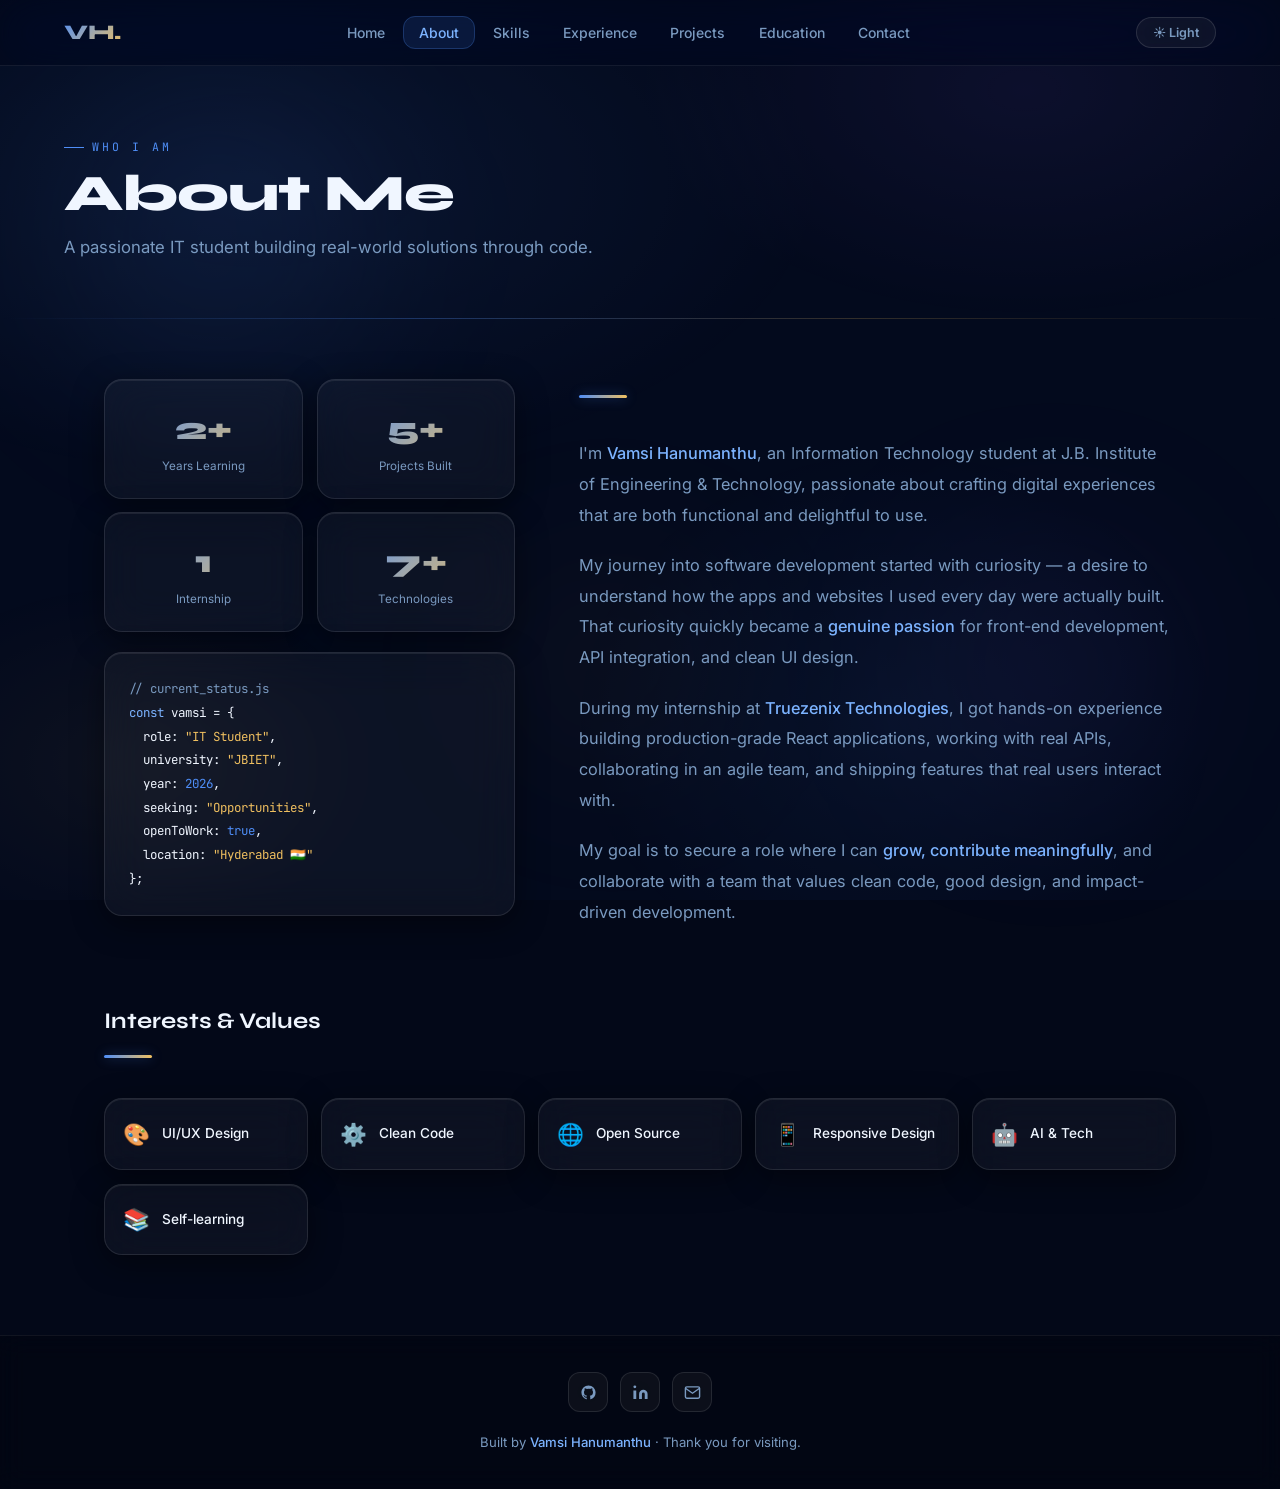
==== about.html @ 37b7281e "first commit" ====
<!DOCTYPE html>
<html lang="en" data-theme="dark">
<head>
  <meta charset="UTF-8"/><meta name="viewport" content="width=device-width,initial-scale=1.0"/>
  <title>About — Vamsi Hanumanthu</title>
  <link rel="stylesheet" href="style.css"/>
  <style>
    .about-grid { display: grid; grid-template-columns: 1fr 1.45fr; gap: 4rem; align-items: start; }
    .about-sidebar { display: flex; flex-direction: column; gap: 1.25rem; }
    .stat-grid { display: grid; grid-template-columns: 1fr 1fr; gap: 0.85rem; }
    .stat-box {
      background: var(--glass-bg); backdrop-filter: var(--glass-blur);
      border: 1px solid var(--glass-border); border-radius: var(--radius);
      padding: 1.4rem; text-align: center;
      box-shadow: var(--glass-shadow);
      transition: all var(--transition-bounce);
      position: relative; overflow: hidden;
    }
    .stat-box::after {
      content: ''; position: absolute; inset: 0;
      background: linear-gradient(135deg, rgba(79,142,247,0.08), transparent);
      opacity: 0; transition: opacity var(--transition);
    }
    .stat-box:hover { transform: translateY(-6px) scale(1.04); border-color: rgba(79,142,247,0.4); box-shadow: var(--glass-shadow-hover); }
    .stat-box:hover::after { opacity: 1; }
    .stat-num {
      font-family: 'Syne', sans-serif; font-weight: 800; font-size: 2rem;
      background: linear-gradient(135deg, var(--accent), var(--gold));
      -webkit-background-clip: text; -webkit-text-fill-color: transparent;
    }
    .stat-label { font-size: 0.73rem; color: var(--muted); margin-top: 3px; }
    .code-block {
      background: var(--glass-bg); backdrop-filter: var(--glass-blur);
      border: 1px solid var(--glass-border); border-radius: var(--radius);
      padding: 1.5rem; font-family: 'JetBrains Mono', monospace;
      font-size: 0.78rem; line-height: 1.9; box-shadow: var(--glass-shadow);
      transition: all var(--transition);
    }
    .code-block:hover { border-color: rgba(79,142,247,0.3); box-shadow: var(--glass-shadow-hover); }
    .cm { color: var(--muted); } .ck { color: #7CB3FF; } .cs { color: var(--gold); } .cb { color: #4F8EF7; }
    .about-text p { color: var(--muted); line-height: 1.88; margin-bottom: 1.25rem; font-size: 1.02rem; }
    .hl { color: var(--accent2); font-weight: 500; }
    .interests-grid { display: grid; grid-template-columns: repeat(auto-fill, minmax(175px,1fr)); gap: 0.85rem; margin-top: 2.5rem; }
    .interest-card {
      background: var(--glass-bg); backdrop-filter: var(--glass-blur);
      border: 1px solid var(--glass-border); border-radius: var(--radius);
      padding: 1.1rem; display: flex; align-items: center; gap: 0.75rem;
      box-shadow: var(--glass-shadow); transition: all var(--transition-bounce);
    }
    .interest-card:hover { transform: translateY(-5px) scale(1.03); border-color: rgba(79,142,247,0.4); box-shadow: var(--glass-shadow-hover); }
    .interest-card:hover .i-icon { transform: scale(1.25) rotate(-8deg); }
    .i-icon { font-size: 1.35rem; flex-shrink: 0; transition: transform var(--transition-bounce); }
    .i-label { font-size: 0.85rem; font-weight: 500; }
    @media (max-width: 860px) { .about-grid { grid-template-columns: 1fr; } }
  </style>
</head>
<body>
<div class="orb orb-1"></div><div class="orb orb-2"></div><div class="orb orb-3"></div>
<nav>
  <a href="index.html" class="nav-logo">VH.</a>
  <ul class="nav-links" id="nav-links">
    <li><a href="index.html">Home</a></li><li><a href="about.html" class="active">About</a></li>
    <li><a href="skills.html">Skills</a></li><li><a href="experience.html">Experience</a></li>
    <li><a href="projects.html">Projects</a></li><li><a href="education.html">Education</a></li>
    <li><a href="contact.html">Contact</a></li>
  </ul>
  <div class="nav-right">
    <button class="theme-btn" id="theme-toggle">☀ Light</button>
    <div class="hamburger" id="hamburger"><span></span><span></span><span></span></div>
  </div>
</nav>
<div class="page">
  <div class="page-banner">
    <div class="page-banner-inner">
      <div class="page-label reveal">Who I Am</div>
      <h1 class="page-title reveal d1">About Me</h1>
      <p class="page-subtitle reveal d2">A passionate IT student building real-world solutions through code.</p>
    </div>
  </div>
  <div class="page-content">
    <div class="about-grid">
      <div class="about-sidebar">
        <div class="stat-grid">
          <div class="stat-box reveal"><div class="stat-num">2+</div><div class="stat-label">Years Learning</div></div>
          <div class="stat-box reveal d1"><div class="stat-num">5+</div><div class="stat-label">Projects Built</div></div>
          <div class="stat-box reveal d2"><div class="stat-num">1</div><div class="stat-label">Internship</div></div>
          <div class="stat-box reveal d3"><div class="stat-num">7+</div><div class="stat-label">Technologies</div></div>
        </div>
        <div class="code-block reveal d2">
          <span class="cm">// current_status.js</span><br>
          <span class="ck">const</span> vamsi = {<br>
          &nbsp;&nbsp;role: <span class="cs">"IT Student"</span>,<br>
          &nbsp;&nbsp;university: <span class="cs">"JBIET"</span>,<br>
          &nbsp;&nbsp;year: <span class="cb">2026</span>,<br>
          &nbsp;&nbsp;seeking: <span class="cs">"Opportunities"</span>,<br>
          &nbsp;&nbsp;openToWork: <span class="cb">true</span>,<br>
          &nbsp;&nbsp;location: <span class="cs">"Hyderabad 🇮🇳"</span><br>
          };
        </div>
      </div>
      <div class="about-text">
        <div class="section-divider reveal"></div>
        <p class="reveal">I'm <span class="hl">Vamsi Hanumanthu</span>, an Information Technology student at J.B. Institute of Engineering & Technology, passionate about crafting digital experiences that are both functional and delightful to use.</p>
        <p class="reveal d1">My journey into software development started with curiosity — a desire to understand how the apps and websites I used every day were actually built. That curiosity quickly became a <span class="hl">genuine passion</span> for front-end development, API integration, and clean UI design.</p>
        <p class="reveal d2">During my internship at <span class="hl">Truezenix Technologies</span>, I got hands-on experience building production-grade React applications, working with real APIs, collaborating in an agile team, and shipping features that real users interact with.</p>
        <p class="reveal d3">My goal is to secure a role where I can <span class="hl">grow, contribute meaningfully</span>, and collaborate with a team that values clean code, good design, and impact-driven development.</p>
      </div>
    </div>
    <h2 style="font-family:'Syne',sans-serif;font-weight:700;font-size:1.4rem;margin-top:3.5rem;" class="reveal">Interests & Values</h2>
    <div class="section-divider reveal"></div>
    <div class="interests-grid">
      <div class="interest-card reveal"><span class="i-icon">🎨</span><span class="i-label">UI/UX Design</span></div>
      <div class="interest-card reveal d1"><span class="i-icon">⚙️</span><span class="i-label">Clean Code</span></div>
      <div class="interest-card reveal d2"><span class="i-icon">🌐</span><span class="i-label">Open Source</span></div>
      <div class="interest-card reveal d3"><span class="i-icon">📱</span><span class="i-label">Responsive Design</span></div>
      <div class="interest-card reveal d4"><span class="i-icon">🤖</span><span class="i-label">AI & Tech</span></div>
      <div class="interest-card reveal"><span class="i-icon">📚</span><span class="i-label">Self-learning</span></div>
    </div>
  </div>
</div>
<footer>
  <div class="footer-socials">
    <a href="https://github.com/vamsihanumanthu" target="_blank" class="social-icon"><svg viewBox="0 0 24 24" fill="currentColor"><path d="M12 2C6.477 2 2 6.484 2 12.017c0 4.425 2.865 8.18 6.839 9.504.5.092.682-.217.682-.483 0-.237-.008-.868-.013-1.703-2.782.605-3.369-1.343-3.369-1.343-.454-1.158-1.11-1.466-1.11-1.466-.908-.62.069-.608.069-.608 1.003.07 1.531 1.032 1.531 1.032.892 1.53 2.341 1.088 2.91.832.092-.647.35-1.088.636-1.338-2.22-.253-4.555-1.113-4.555-4.951 0-1.093.39-1.988 1.029-2.688-.103-.253-.446-1.272.098-2.65 0 0 .84-.27 2.75 1.026A9.564 9.564 0 0112 6.844c.85.004 1.705.115 2.504.337 1.909-1.296 2.747-1.027 2.747-1.027.546 1.379.202 2.398.1 2.651.64.7 1.028 1.595 1.028 2.688 0 3.848-2.339 4.695-4.566 4.943.359.309.678.92.678 1.855 0 1.338-.012 2.419-.012 2.747 0 .268.18.58.688.482A10.019 10.019 0 0022 12.017C22 6.484 17.522 2 12 2z"/></svg></a>
    <a href="https://linkedin.com/in/vamsihanumanthu" target="_blank" class="social-icon"><svg viewBox="0 0 24 24" fill="currentColor"><path d="M16 8a6 6 0 016 6v7h-4v-7a2 2 0 00-2-2 2 2 0 00-2 2v7h-4v-7a6 6 0 016-6zM2 9h4v12H2z"/><circle cx="4" cy="4" r="2"/></svg></a>
    <a href="mailto:vamsi@example.com" class="social-icon"><svg viewBox="0 0 24 24" fill="none" stroke="currentColor" stroke-width="2"><path d="M4 4h16c1.1 0 2 .9 2 2v12c0 1.1-.9 2-2 2H4c-1.1 0-2-.9-2-2V6c0-1.1.9-2 2-2z"/><polyline points="22,6 12,13 2,6"/></svg></a>
  </div>
  <p class="footer-text">Built by <span class="footer-name">Vamsi Hanumanthu</span> · Thank you for visiting.</p>
</footer>
<button id="back-to-top" onclick="window.scrollTo({top:0,behavior:'smooth'})"><svg viewBox="0 0 24 24" fill="none" stroke="currentColor" stroke-width="2.5" width="18" height="18"><polyline points="18 15 12 9 6 15"/></svg></button>
<script>
  const _h=document.documentElement,_s=localStorage.getItem('vh-theme')||'dark';
  _h.setAttribute('data-theme',_s);const _tb=document.getElementById('theme-toggle');
  _tb.textContent=_s==='dark'?'☀ Light':'🌙 Dark';
  _tb.addEventListener('click',()=>{const n=_h.getAttribute('data-theme')==='dark'?'light':'dark';_h.setAttribute('data-theme',n);localStorage.setItem('vh-theme',n);_tb.textContent=n==='dark'?'☀ Light':'🌙 Dark';});
  document.getElementById('hamburger').addEventListener('click',()=>document.getElementById('nav-links').classList.toggle('open'));
  const _btt=document.getElementById('back-to-top');
  window.addEventListener('scroll',()=>_btt.classList.toggle('visible',window.scrollY>300));
  const ro=new IntersectionObserver(e=>e.forEach(x=>x.isIntersecting&&x.target.classList.add('visible')),{threshold:0.1});
  document.querySelectorAll('.reveal').forEach(el=>ro.observe(el));
</script>
</body>
</html>
---- style.css ----
/* ===================== GOOGLE FONTS ===================== */
@import url('https://fonts.googleapis.com/css2?family=Syne:wght@400;600;700;800&family=Inter:wght@300;400;500;600&family=JetBrains+Mono:wght@400;500&display=swap');

/* ===================== TOKENS ===================== */
:root {
  --bg-1: #030818;
  --bg-2: #050d22;
  --g-blue: rgba(79,142,247,0.18);
  --g-purple: rgba(139,92,246,0.12);
  --g-gold: rgba(240,192,96,0.1);
  --accent: #4F8EF7;
  --accent2: #7CB3FF;
  --purple: #A78BFA;
  --gold: #F0C060;
  --white: #F0F6FF;
  --muted: #7A9AC0;
  --glass-bg: rgba(255,255,255,0.04);
  --glass-bg-hover: rgba(255,255,255,0.08);
  --glass-border: rgba(255,255,255,0.10);
  --glass-border-hover: rgba(79,142,247,0.45);
  --glass-blur: blur(20px);
  --glass-shadow: 0 8px 32px rgba(0,0,0,0.45), inset 0 1px 0 rgba(255,255,255,0.08);
  --glass-shadow-hover: 0 20px 60px rgba(0,0,0,0.6), 0 0 40px rgba(79,142,247,0.15), inset 0 1px 0 rgba(255,255,255,0.12);
  --radius: 18px;
  --radius-sm: 12px;
  --transition: 0.35s cubic-bezier(0.4,0,0.2,1);
  --transition-bounce: 0.4s cubic-bezier(0.34,1.56,0.64,1);
}
[data-theme="light"] {
  --bg-1: #CBD8F5;
  --bg-2: #B8CCF2;
  --g-blue: rgba(79,142,247,0.15);
  --g-purple: rgba(139,92,246,0.1);
  --accent: #1A5CDB;
  --accent2: #3A7BFF;
  --purple: #7C3AED;
  --gold: #B45309;
  --white: #0F172A;
  --muted: #3A5A8C;
  --glass-bg: rgba(255,255,255,0.35);
  --glass-bg-hover: rgba(255,255,255,0.55);
  --glass-border: rgba(255,255,255,0.6);
  --glass-border-hover: rgba(26,92,219,0.4);
  --glass-shadow: 0 8px 32px rgba(100,130,200,0.2), inset 0 1px 0 rgba(255,255,255,0.6);
  --glass-shadow-hover: 0 20px 60px rgba(100,130,200,0.35), 0 0 30px rgba(26,92,219,0.15), inset 0 1px 0 rgba(255,255,255,0.8);
}

/* ===================== RESET ===================== */
*, *::before, *::after { box-sizing: border-box; margin: 0; padding: 0; }
html { scroll-behavior: smooth; font-size: 16px; }
body {
  font-family: 'Inter', sans-serif;
  background: var(--bg-1);
  color: var(--white);
  line-height: 1.6;
  overflow-x: hidden;
  transition: background 0.5s ease, color 0.5s ease;
  min-height: 100vh;
}
a { color: inherit; text-decoration: none; }
ul { list-style: none; }

/* ===================== ANIMATED BACKGROUND ===================== */
body::before {
  content: '';
  position: fixed; inset: 0; z-index: -2;
  background:
    radial-gradient(ellipse 80% 60% at 20% 20%, rgba(79,142,247,0.18) 0%, transparent 55%),
    radial-gradient(ellipse 60% 50% at 80% 10%, rgba(139,92,246,0.14) 0%, transparent 50%),
    radial-gradient(ellipse 50% 60% at 70% 80%, rgba(79,142,247,0.12) 0%, transparent 50%),
    radial-gradient(ellipse 40% 40% at 10% 85%, rgba(240,192,96,0.09) 0%, transparent 50%);
  animation: bgShift 18s ease-in-out infinite alternate;
}
body::after {
  content: '';
  position: fixed; inset: 0; z-index: -1;
  background: var(--bg-2);
  opacity: 0.5;
}
[data-theme="light"] body::before {
  background:
    radial-gradient(ellipse 80% 60% at 20% 20%, rgba(79,142,247,0.2) 0%, transparent 55%),
    radial-gradient(ellipse 60% 50% at 80% 10%, rgba(139,92,246,0.15) 0%, transparent 50%),
    radial-gradient(ellipse 50% 60% at 70% 80%, rgba(79,142,247,0.15) 0%, transparent 50%),
    radial-gradient(ellipse 40% 40% at 10% 85%, rgba(240,192,96,0.12) 0%, transparent 50%);
}
[data-theme="light"] body::after { background: var(--bg-1); opacity: 0.4; }
@keyframes bgShift {
  0%   { opacity: 1; transform: scale(1)   rotate(0deg); }
  50%  { opacity: 0.85; transform: scale(1.05) rotate(1deg); }
  100% { opacity: 1; transform: scale(1)   rotate(0deg); }
}

/* ===================== SCROLLBAR ===================== */
::-webkit-scrollbar { width: 5px; }
::-webkit-scrollbar-track { background: transparent; }
::-webkit-scrollbar-thumb { background: linear-gradient(180deg, var(--accent), var(--purple)); border-radius: 3px; }

/* ===================== GLASS MIXIN ===================== */
.glass {
  background: var(--glass-bg);
  backdrop-filter: var(--glass-blur);
  -webkit-backdrop-filter: var(--glass-blur);
  border: 1px solid var(--glass-border);
  box-shadow: var(--glass-shadow);
  border-radius: var(--radius);
  transition: all var(--transition);
}
.glass:hover {
  background: var(--glass-bg-hover);
  border-color: var(--glass-border-hover);
  box-shadow: var(--glass-shadow-hover);
}

/* ===================== NAV ===================== */
nav {
  position: fixed; top: 0; left: 0; right: 0; z-index: 200;
  display: flex; align-items: center; justify-content: space-between;
  padding: 0 5vw; height: 66px;
  background: rgba(3,8,24,0.6);
  backdrop-filter: blur(24px) saturate(180%);
  -webkit-backdrop-filter: blur(24px) saturate(180%);
  border-bottom: 1px solid rgba(255,255,255,0.07);
  transition: all var(--transition);
}
[data-theme="light"] nav {
  background: rgba(203,216,245,0.6);
  border-bottom: 1px solid rgba(255,255,255,0.4);
}
.nav-logo {
  font-family: 'Syne', sans-serif;
  font-weight: 800; font-size: 1.3rem; letter-spacing: -0.5px;
  background: linear-gradient(135deg, var(--accent), var(--gold));
  -webkit-background-clip: text; -webkit-text-fill-color: transparent;
  flex-shrink: 0;
  position: relative;
  transition: transform var(--transition-bounce);
}
.nav-logo:hover { transform: scale(1.08); }

.nav-links { display: flex; gap: 0.2rem; align-items: center; }
.nav-links a {
  font-size: 0.875rem; font-weight: 500; color: var(--muted);
  padding: 7px 15px; border-radius: var(--radius-sm);
  transition: all var(--transition);
  position: relative; white-space: nowrap;
  overflow: hidden;
}
.nav-links a::before {
  content: '';
  position: absolute; inset: 0; border-radius: var(--radius-sm);
  background: linear-gradient(135deg, rgba(79,142,247,0.15), rgba(139,92,246,0.1));
  opacity: 0; transition: opacity var(--transition);
}
.nav-links a:hover { color: var(--white); }
.nav-links a:hover::before { opacity: 1; }
.nav-links a.active {
  color: var(--accent2);
  background: rgba(79,142,247,0.12);
  border: 1px solid rgba(79,142,247,0.25);
  backdrop-filter: blur(10px);
}

.nav-right { display: flex; gap: 0.75rem; align-items: center; }
.theme-btn {
  background: rgba(255,255,255,0.05);
  backdrop-filter: blur(12px);
  border: 1px solid rgba(255,255,255,0.12);
  border-radius: 50px; padding: 7px 16px;
  font-size: 0.78rem; font-weight: 600; color: var(--muted);
  cursor: pointer; transition: all var(--transition); white-space: nowrap;
  font-family: inherit;
}
.theme-btn:hover {
  color: var(--accent);
  border-color: rgba(79,142,247,0.4);
  background: rgba(79,142,247,0.1);
  transform: translateY(-1px);
}
[data-theme="light"] .theme-btn {
  background: rgba(255,255,255,0.4);
  border-color: rgba(255,255,255,0.6);
}

.hamburger { display: none; flex-direction: column; gap: 5px; cursor: pointer; padding: 4px; }
.hamburger span { width: 22px; height: 2px; background: var(--muted); border-radius: 2px; transition: all var(--transition); }

@media (max-width: 900px) {
  .nav-links {
    position: fixed; top: 66px; left: 0; right: 0;
    background: rgba(3,8,24,0.92);
    backdrop-filter: blur(24px);
    flex-direction: column; gap: 0; padding: 0.75rem 0;
    transform: translateY(-110%); opacity: 0;
    transition: all var(--transition);
    border-bottom: 1px solid rgba(255,255,255,0.07);
  }
  [data-theme="light"] .nav-links { background: rgba(203,216,245,0.95); }
  .nav-links.open { transform: translateY(0); opacity: 1; }
  .nav-links a { padding: 0.9rem 5vw; width: 100%; border-radius: 0; }
  .hamburger { display: flex; }
}

/* ===================== PAGE WRAPPER ===================== */
.page { min-height: 100vh; padding-top: 66px; }

/* ===================== PAGE BANNER ===================== */
.page-banner {
  padding: 72px 5vw 58px;
  position: relative; overflow: hidden;
}
.page-banner-inner { max-width: 1200px; margin: 0 auto; position: relative; z-index: 1; }
.page-label {
  font-family: 'JetBrains Mono', monospace; font-size: 0.72rem;
  color: var(--accent); letter-spacing: 3px; text-transform: uppercase;
  margin-bottom: 0.6rem; display: flex; align-items: center; gap: 8px;
}
.page-label::before {
  content: ''; width: 20px; height: 1px; background: var(--accent);
}
.page-title {
  font-family: 'Syne', sans-serif; font-weight: 800;
  font-size: clamp(2rem, 5vw, 3.2rem); letter-spacing: -1px;
  line-height: 1.1; margin-bottom: 0.75rem;
}
.page-subtitle { color: var(--muted); font-size: 1.05rem; max-width: 560px; }

/* Banner glass divider */
.page-banner::after {
  content: '';
  position: absolute; bottom: 0; left: 0; right: 0; height: 1px;
  background: linear-gradient(90deg, transparent, rgba(79,142,247,0.3), rgba(240,192,96,0.2), transparent);
}

/* ===================== CONTENT AREA ===================== */
.page-content { max-width: 1200px; margin: 0 auto; padding: 60px 5vw 80px; }

/* ===================== SECTION DIVIDER ===================== */
.section-divider {
  width: 48px; height: 3px; border-radius: 2px;
  background: linear-gradient(90deg, var(--accent), var(--gold));
  margin: 1rem 0 2.5rem;
  box-shadow: 0 0 12px rgba(79,142,247,0.4);
}

/* ===================== GLASS CARDS ===================== */
.g-card {
  background: var(--glass-bg);
  backdrop-filter: var(--glass-blur);
  -webkit-backdrop-filter: var(--glass-blur);
  border: 1px solid var(--glass-border);
  box-shadow: var(--glass-shadow);
  border-radius: var(--radius);
  transition: all var(--transition);
  position: relative;
  overflow: hidden;
}
/* Shimmer sweep on hover */
.g-card::before {
  content: '';
  position: absolute; top: 0; left: -100%; width: 60%; height: 100%;
  background: linear-gradient(90deg, transparent, rgba(255,255,255,0.06), transparent);
  transition: left 0.6s ease;
  z-index: 0; pointer-events: none;
}
.g-card:hover::before { left: 140%; }
.g-card:hover {
  background: var(--glass-bg-hover);
  border-color: var(--glass-border-hover);
  box-shadow: var(--glass-shadow-hover);
  transform: translateY(-6px) scale(1.01);
}

/* ===================== BUTTONS ===================== */
.btn {
  display: inline-flex; align-items: center; gap: 8px;
  padding: 13px 28px; border-radius: 50px;
  font-weight: 600; font-size: 0.9rem; cursor: pointer;
  transition: all var(--transition-bounce); border: none; font-family: inherit;
  position: relative; overflow: hidden;
}
.btn::after {
  content: '';
  position: absolute; inset: 0; border-radius: 50px;
  background: linear-gradient(135deg, rgba(255,255,255,0.15), transparent);
  opacity: 0; transition: opacity var(--transition);
}
.btn:hover::after { opacity: 1; }

.btn-primary {
  background: linear-gradient(135deg, var(--accent), #3B7EF0);
  color: #fff;
  box-shadow: 0 4px 20px rgba(79,142,247,0.4), inset 0 1px 0 rgba(255,255,255,0.2);
}
.btn-primary:hover {
  transform: translateY(-3px) scale(1.03);
  box-shadow: 0 10px 36px rgba(79,142,247,0.55), 0 0 20px rgba(79,142,247,0.3), inset 0 1px 0 rgba(255,255,255,0.25);
}
.btn-primary:active { transform: translateY(-1px) scale(0.99); }

.btn-outline {
  background: rgba(255,255,255,0.05);
  backdrop-filter: blur(12px);
  color: var(--white);
  border: 1px solid rgba(255,255,255,0.15);
  box-shadow: inset 0 1px 0 rgba(255,255,255,0.08);
}
.btn-outline:hover {
  background: rgba(79,142,247,0.12);
  border-color: rgba(79,142,247,0.5);
  color: var(--accent2);
  transform: translateY(-3px) scale(1.03);
  box-shadow: 0 8px 24px rgba(79,142,247,0.2), inset 0 1px 0 rgba(255,255,255,0.12);
}

/* ===================== BACK TO TOP ===================== */
#back-to-top {
  position: fixed; bottom: 28px; right: 28px; z-index: 190;
  width: 46px; height: 46px; border-radius: var(--radius-sm);
  background: rgba(79,142,247,0.2);
  backdrop-filter: blur(16px);
  border: 1px solid rgba(79,142,247,0.35);
  color: var(--accent2); cursor: pointer;
  display: flex; align-items: center; justify-content: center;
  opacity: 0; transform: translateY(16px) scale(0.8);
  transition: all var(--transition-bounce);
  box-shadow: 0 4px 20px rgba(79,142,247,0.25);
}
#back-to-top.visible { opacity: 1; transform: translateY(0) scale(1); }
#back-to-top:hover {
  background: var(--accent);
  color: #fff;
  transform: translateY(-4px) scale(1.1);
  box-shadow: 0 10px 30px rgba(79,142,247,0.45);
}

/* ===================== REVEAL ANIMATION ===================== */
.reveal {
  opacity: 0; transform: translateY(30px);
  transition: opacity 0.7s cubic-bezier(0.4,0,0.2,1), transform 0.7s cubic-bezier(0.4,0,0.2,1);
}
.reveal.visible { opacity: 1; transform: none; }
.d1 { transition-delay: 0.08s; } .d2 { transition-delay: 0.16s; }
.d3 { transition-delay: 0.24s; } .d4 { transition-delay: 0.32s; }
.d5 { transition-delay: 0.40s; }

/* ===================== FOOTER ===================== */
footer {
  border-top: 1px solid rgba(255,255,255,0.06);
  padding: 2.25rem 5vw;
  text-align: center;
  background: rgba(0,0,0,0.2);
  backdrop-filter: blur(12px);
}
[data-theme="light"] footer { background: rgba(255,255,255,0.15); border-top-color: rgba(255,255,255,0.4); }
.footer-socials { display: flex; justify-content: center; gap: 0.75rem; margin-bottom: 1.25rem; }
.social-icon {
  width: 40px; height: 40px; border-radius: var(--radius-sm);
  background: var(--glass-bg);
  backdrop-filter: blur(12px);
  border: 1px solid var(--glass-border);
  display: flex; align-items: center; justify-content: center;
  color: var(--muted); transition: all var(--transition-bounce);
}
.social-icon:hover {
  background: rgba(79,142,247,0.2);
  border-color: rgba(79,142,247,0.5);
  color: var(--accent2);
  transform: translateY(-5px) scale(1.15) rotate(-5deg);
  box-shadow: 0 8px 24px rgba(79,142,247,0.3);
}
.social-icon svg { width: 17px; height: 17px; transition: transform var(--transition); }
.footer-text { font-size: 0.82rem; color: var(--muted); }
.footer-name { color: var(--accent2); font-weight: 500; }

/* ===================== FLOATING ORBS (decoration) ===================== */
.orb {
  position: fixed; border-radius: 50%; filter: blur(80px); pointer-events: none; z-index: -1;
  animation: orbFloat 12s ease-in-out infinite alternate;
}
.orb-1 { width: 300px; height: 300px; background: rgba(79,142,247,0.12); top: 10%; left: 5%; animation-delay: 0s; }
.orb-2 { width: 250px; height: 250px; background: rgba(139,92,246,0.1); top: 60%; right: 8%; animation-delay: -4s; }
.orb-3 { width: 200px; height: 200px; background: rgba(240,192,96,0.08); bottom: 15%; left: 40%; animation-delay: -8s; }
@keyframes orbFloat {
  0%   { transform: translate(0, 0) scale(1); }
  50%  { transform: translate(30px, -20px) scale(1.1); }
  100% { transform: translate(-15px, 15px) scale(0.95); }
}

/* ===================== REDUCED MOTION ===================== */
@media (prefers-reduced-motion: reduce) {
  *, *::before, *::after { animation-duration: 0.01ms !important; transition-duration: 0.01ms !important; }
}
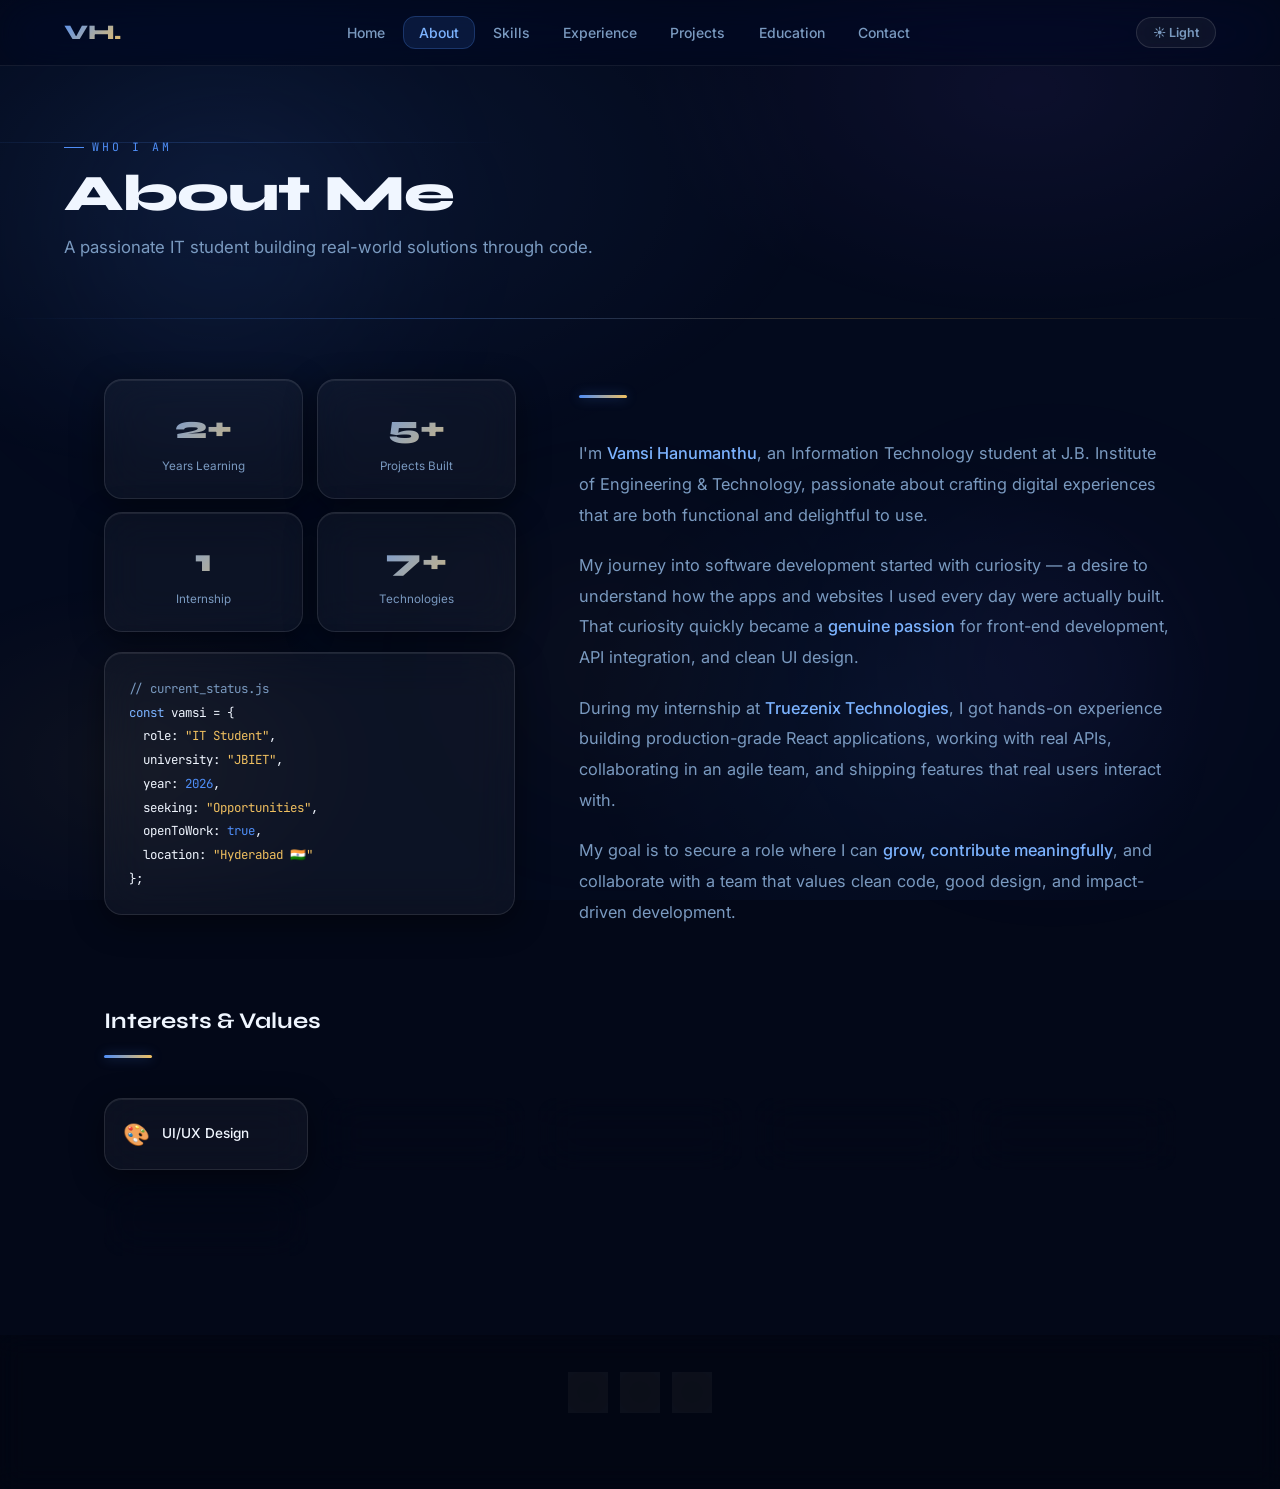
==== commit 4a710fd4: "me" ====
--- a/about.html
+++ b/about.html
@@ -81,12 +81,12 @@
     <div class="about-grid">
       <div class="about-sidebar">
         <div class="stat-grid">
-          <div class="stat-box reveal"><div class="stat-num">2+</div><div class="stat-label">Years Learning</div></div>
-          <div class="stat-box reveal d1"><div class="stat-num">5+</div><div class="stat-label">Projects Built</div></div>
-          <div class="stat-box reveal d2"><div class="stat-num">1</div><div class="stat-label">Internship</div></div>
-          <div class="stat-box reveal d3"><div class="stat-num">7+</div><div class="stat-label">Technologies</div></div>
+          <div class="stat-box reveal" data-parallax="0.05"><div class="stat-num">2+</div><div class="stat-label">Years Learning</div></div>
+          <div class="stat-box reveal d1" data-parallax="0.07"><div class="stat-num">5+</div><div class="stat-label">Projects Built</div></div>
+          <div class="stat-box reveal d2" data-parallax="0.04"><div class="stat-num">1</div><div class="stat-label">Internship</div></div>
+          <div class="stat-box reveal d3" data-parallax="0.09"><div class="stat-num">7+</div><div class="stat-label">Technologies</div></div>
         </div>
-        <div class="code-block reveal d2">
+        <div class="code-block reveal d2" data-parallax="0.04">
           <span class="cm">// current_status.js</span><br>
           <span class="ck">const</span> vamsi = {<br>
           &nbsp;&nbsp;role: <span class="cs">"IT Student"</span>,<br>
@@ -109,7 +109,7 @@
     <h2 style="font-family:'Syne',sans-serif;font-weight:700;font-size:1.4rem;margin-top:3.5rem;" class="reveal">Interests & Values</h2>
     <div class="section-divider reveal"></div>
     <div class="interests-grid">
-      <div class="interest-card reveal"><span class="i-icon">🎨</span><span class="i-label">UI/UX Design</span></div>
+      <div class="interest-card reveal" data-parallax="0.06"><span class="i-icon">🎨</span><span class="i-label">UI/UX Design</span></div>
       <div class="interest-card reveal d1"><span class="i-icon">⚙️</span><span class="i-label">Clean Code</span></div>
       <div class="interest-card reveal d2"><span class="i-icon">🌐</span><span class="i-label">Open Source</span></div>
       <div class="interest-card reveal d3"><span class="i-icon">📱</span><span class="i-label">Responsive Design</span></div>
@@ -138,5 +138,6 @@
   const ro=new IntersectionObserver(e=>e.forEach(x=>x.isIntersecting&&x.target.classList.add('visible')),{threshold:0.1});
   document.querySelectorAll('.reveal').forEach(el=>ro.observe(el));
 </script>
+<script src="parallax.js"></script>
 </body>
 </html>
--- a/style.css
+++ b/style.css
@@ -390,4 +390,117 @@
 /* ===================== REDUCED MOTION ===================== */
 @media (prefers-reduced-motion: reduce) {
   *, *::before, *::after { animation-duration: 0.01ms !important; transition-duration: 0.01ms !important; }
+}
+
+/* ===================== PARALLAX ADDITIONS ===================== */
+
+/* Performance: promote parallax elements to their own layer */
+.orb,
+.page-banner-inner,
+.hero-name,
+.hero-eyebrow,
+.hero-bio,
+.hero-cta,
+.hero-visual,
+.quick-strip,
+.avatar-wrap,
+[data-parallax],
+.px-particle,
+.page-title {
+  will-change: transform;
+  backface-visibility: hidden;
+  -webkit-backface-visibility: hidden;
+}
+
+/* Avatar 3-D tilt stage */
+.avatar-wrap {
+  perspective: 800px;
+  transform-style: preserve-3d;
+  transition: transform 0.08s linear;
+}
+
+/* Scroll-progress bar lives at top, painted by parallax.js */
+#scroll-progress {
+  pointer-events: none;
+}
+
+/* Particle container sits behind everything */
+#px-particles {
+  pointer-events: none;
+  z-index: 0;
+}
+
+/* Section dividers animate width on enter (controlled by parallax.js) */
+.section-divider {
+  width: 48px; /* default; parallax.js expands to 120px on enter */
+}
+
+/* Page banner fades + slides — parallax.js drives opacity & translateY */
+.page-banner-inner {
+  transition: opacity 0.05s linear;
+}
+
+/* Cards: smooth return from tilt (parallax.js sets transform directly on hover) */
+.g-card, .proj-card, .tl-card, .cert-card,
+.stat-box, .quick-card, .edu-card {
+  transition: transform 0.25s cubic-bezier(0.4,0,0.2,1),
+              border-color 0.35s ease,
+              box-shadow 0.35s ease,
+              background 0.2s ease;
+}
+
+/* Badges drift via mouse parallax */
+.badge {
+  transition: transform 0.15s ease, border-color 0.35s ease, box-shadow 0.35s ease;
+}
+
+/* Particles keyframes injected by parallax.js,
+   but add a subtle opacity pulse here as backup */
+.px-particle {
+  pointer-events: none;
+  border-radius: 50%;
+}
+
+/* ── Decorative horizontal lines that move on scroll ── */
+.page-banner::before {
+  content: '';
+  position: absolute;
+  top: 30%;
+  left: -10%;
+  width: 50%;
+  height: 1px;
+  background: linear-gradient(90deg, transparent, rgba(79,142,247,0.2), transparent);
+  animation: driftLine 14s ease-in-out infinite alternate;
+}
+@keyframes driftLine {
+  0%   { transform: translateX(0)   scaleX(1); opacity: 0.4; }
+  100% { transform: translateX(8vw) scaleX(1.3); opacity: 0.15; }
+}
+
+/* ── Glowing cursor trail (cosmetic, done via parallax.js particles) ── */
+
+/* ── Hero depth layers ── */
+.hero {
+  overflow: visible; /* allow avatar badges to overflow */
+}
+
+/* Ensure layers stack correctly */
+.hero-visual { position: relative; z-index: 2; }
+.hero-grid > div:first-child { position: relative; z-index: 3; }
+.quick-strip { position: relative; z-index: 2; }
+
+/* Smooth parallax on reduced-motion: disable */
+@media (prefers-reduced-motion: reduce) {
+  .orb,
+  .page-banner-inner,
+  .hero-name, .hero-eyebrow, .hero-bio, .hero-cta,
+  .hero-visual, .quick-strip, .avatar-wrap,
+  [data-parallax], .px-particle, .page-title,
+  .badge {
+    will-change: auto;
+    transform: none !important;
+    transition: none !important;
+  }
+  #px-particles { display: none; }
+  #scroll-progress { display: none; }
 }
